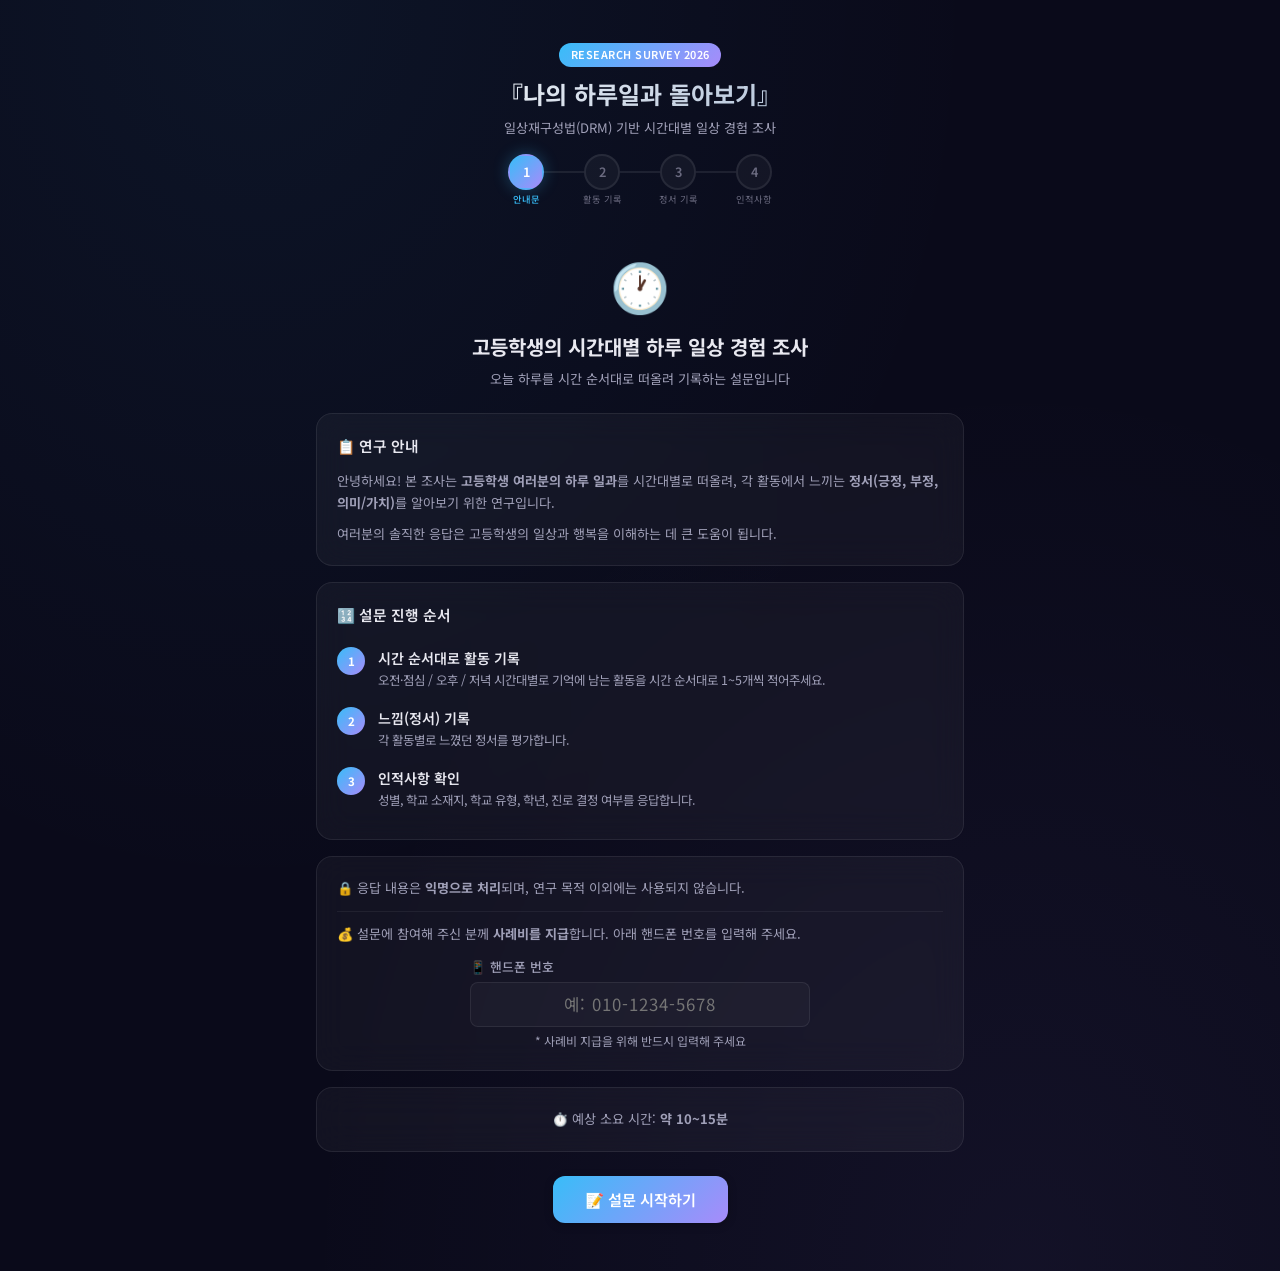
==== index.html @ 2751603f "feat: DRM6 시간대별 일상 경험 조사 설문 시스템 초기 구현" ====
<!DOCTYPE html>
<html lang="ko">

<head>
  <meta charset="UTF-8" />
  <meta name="viewport" content="width=device-width, initial-scale=1.0" />
  <title>DRM6 설문 — 고등학생의 시간대별 하루 일상 경험 조사</title>
  <meta name="description" content="일상재구성법(DRM)을 활용하여 고등학생의 시간대별 하루 활동과 정서를 파악하는 연구 설문입니다." />
  <link rel="stylesheet" href="css/style.css" />
  <script src="js/config.js"></script>
</head>

<body>

  <div class="app-container" role="main">

    <!-- ===== HEADER ===== -->
    <header class="app-header">
      <span class="app-header__badge">Research Survey 2026</span>
      <h1 class="app-header__title">『나의 하루일과 돌아보기』</h1>
      <p class="app-header__subtitle">
        일상재구성법(DRM) 기반 시간대별 일상 경험 조사
      </p>
    </header>

    <!-- ===== PROGRESS BAR ===== -->
    <nav class="progress-bar" id="progressBar" aria-label="설문 진행 단계">
      <div class="progress-step active" data-step="1">
        <div class="progress-step__circle">1
          <span class="progress-step__label">안내문</span>
        </div>
      </div>
      <div class="progress-step" data-step="1-2">
        <div class="progress-step__line"></div>
      </div>
      <div class="progress-step" data-step="2">
        <div class="progress-step__circle">2
          <span class="progress-step__label">활동 기록</span>
        </div>
      </div>
      <div class="progress-step" data-step="2-3">
        <div class="progress-step__line"></div>
      </div>
      <div class="progress-step" data-step="3">
        <div class="progress-step__circle">3
          <span class="progress-step__label">정서 기록</span>
        </div>
      </div>
      <div class="progress-step" data-step="3-4">
        <div class="progress-step__line"></div>
      </div>
      <div class="progress-step" data-step="4">
        <div class="progress-step__circle">4
          <span class="progress-step__label">인적사항</span>
        </div>
      </div>
    </nav>

    <!-- ============================================================
       PAGE 1: 안내문 (Intro)
       ============================================================ -->
    <section class="part-section active" id="pageIntro" aria-label="설문 안내">

      <div class="intro-hero">
        <div class="intro-hero__icon">🕐</div>
        <h2 class="intro-hero__title">고등학생의 시간대별 하루 일상 경험 조사</h2>
        <p class="intro-hero__subtitle">오늘 하루를 시간 순서대로 떠올려 기록하는 설문입니다</p>
      </div>

      <!-- 연구 안내 -->
      <div class="glass-card intro-card">
        <h3 class="intro-card__heading">📋 연구 안내</h3>
        <p class="intro-card__text" style="font-size:0.82rem; margin-bottom: 0.5rem;">
          안녕하세요! 본 조사는 <strong>고등학생 여러분의 하루 일과</strong>를 시간대별로 떠올려,
          각 활동에서 느끼는 <strong>정서(긍정, 부정, 의미/가치)</strong>를 알아보기 위한 연구입니다.
        </p>
        <p class="intro-card__text" style="font-size:0.82rem;">
          여러분의 솔직한 응답은 고등학생의 일상과 행복을 이해하는 데 큰 도움이 됩니다.
        </p>
      </div>

      <!-- 설문 진행 순서 -->
      <div class="glass-card intro-card">
        <h3 class="intro-card__heading">🔢 설문 진행 순서</h3>
        <div class="intro-step">
          <div class="intro-step__number">1</div>
          <div class="intro-step__content">
            <div class="intro-step__title">시간 순서대로 활동 기록</div>
            <p class="intro-step__desc">오전·점심 / 오후 / 저녁 시간대별로 기억에 남는 활동을 시간 순서대로 1~5개씩 적어주세요.</p>
          </div>
        </div>
        <div class="intro-step">
          <div class="intro-step__number">2</div>
          <div class="intro-step__content">
            <div class="intro-step__title">느낌(정서) 기록</div>
            <p class="intro-step__desc">각 활동별로 느꼈던 정서를 평가합니다.</p>
          </div>
        </div>
        <div class="intro-step">
          <div class="intro-step__number">3</div>
          <div class="intro-step__content">
            <div class="intro-step__title">인적사항 확인</div>
            <p class="intro-step__desc">성별, 학교 소재지, 학교 유형, 학년, 진로 결정 여부를 응답합니다.</p>
          </div>
        </div>
      </div>

      <!-- 개인정보 & 사례비 -->
      <div class="glass-card intro-card">
        <p class="intro-card__text" style="font-size:0.82rem;">
          🔒 응답 내용은 <strong>익명으로 처리</strong>되며, 연구 목적 이외에는 사용되지 않습니다.
        </p>
        <hr style="border:none; border-top:1px solid rgba(255,255,255,0.06); margin:0.7rem 0;">
        <p class="intro-card__text" style="font-size:0.82rem;">
          💰 설문에 참여해 주신 분께 <strong>사례비를 지급</strong>합니다. 아래 핸드폰 번호를 입력해 주세요.
        </p>
        <div class="form-group" style="max-width: 340px; margin: 0.7rem auto 0;">
          <label class="form-label" for="phoneNumber">📱 핸드폰 번호</label>
          <input type="tel" class="form-input" id="phoneNumber" placeholder="예: 010-1234-5678"
            pattern="[0-9]{2,3}-[0-9]{3,4}-[0-9]{4}" required autocomplete="tel"
            style="text-align: center; font-size: 1.05rem; letter-spacing: 1px;" />
          <p style="font-size:0.75rem; color:var(--text-secondary); margin-top:0.25rem; text-align:center;">* 사례비 지급을
            위해 반드시 입력해 주세요</p>
        </div>
      </div>

      <!-- 소요 시간 -->
      <div class="glass-card intro-card">
        <p class="intro-card__text" style="font-size:0.82rem; text-align:center;">
          ⏱️ 예상 소요 시간: <strong>약 10~15분</strong>
        </p>
      </div>

      <div class="nav-buttons" style="justify-content:center;">
        <button class="btn btn-primary btn-start-survey" id="startSurveyBtn" type="button">
          📝 설문 시작하기
        </button>
      </div>

    </section>

    <!-- ============================================================
       PAGE 2: 활동 기록 (시간대별)
       ============================================================ -->
    <section class="part-section" id="pageActivities" aria-label="시간대별 활동 기록">
      <div class="section-badge section-badge--morning">📋 활동 기록</div>
      <h2 class="part-title">오늘 하루를 시간 순서대로 떠올려 주세요</h2>
      <p class="part-description">
        각 시간대별로 <strong>기억에 남는 활동을 시간 순서대로 1~5개씩</strong> 적어주세요.<br>
        활동 내용(시작~끝 시간 포함), 함께한 사람, 장소 등을 기록합니다.
      </p>

      <!-- Time Block Tabs -->
      <div class="time-tabs" id="timeTabs" role="tablist">
        <button class="time-tab time-tab--morning active" id="tabMorning" type="button" role="tab"
          data-block="morning">
          <span class="time-tab__icon">🌅</span>
          오전·점심<br><span style="font-size:0.62rem; opacity:0.8;">8시~1시</span>
          <span class="time-tab__count" id="countMorning">0</span>
        </button>
        <button class="time-tab time-tab--afternoon" id="tabAfternoon" type="button" role="tab"
          data-block="afternoon">
          <span class="time-tab__icon">☀️</span>
          오후<br><span style="font-size:0.62rem; opacity:0.8;">1시~6시</span>
          <span class="time-tab__count" id="countAfternoon">0</span>
        </button>
        <button class="time-tab time-tab--evening" id="tabEvening" type="button" role="tab"
          data-block="evening">
          <span class="time-tab__icon">🌙</span>
          저녁<br><span style="font-size:0.62rem; opacity:0.8;">6시~11시</span>
          <span class="time-tab__count" id="countEvening">0</span>
        </button>
      </div>

      <!-- Morning block -->
      <div class="time-block active" id="blockMorning" role="tabpanel">
        <div class="time-block__header">
          <span class="time-block__icon">🌅</span>
          <span class="time-block__title">오전·점심</span>
          <span class="time-block__time">오전 8시 ~ 오후 1시</span>
        </div>
        <div class="activity-nav-bar" id="morningNavBar">
          <button class="activity-nav-btn" id="morningPrevBtn" type="button">← 이전</button>
          <div class="activity-nav-progress"><span id="morningProgressText">0 / 0</span></div>
          <button class="activity-nav-btn" id="morningNextBtn" type="button">다음 →</button>
        </div>
        <div id="morningList" role="region" aria-label="오전 활동 카드"></div>
        <div class="activity-actions">
          <button class="add-activity-btn" id="addMorningBtn" type="button">＋ 활동 추가</button>
        </div>
      </div>

      <!-- Afternoon block -->
      <div class="time-block" id="blockAfternoon" role="tabpanel">
        <div class="time-block__header">
          <span class="time-block__icon">☀️</span>
          <span class="time-block__title">오후</span>
          <span class="time-block__time">오후 1시 ~ 오후 6시</span>
        </div>
        <div class="activity-nav-bar" id="afternoonNavBar">
          <button class="activity-nav-btn" id="afternoonPrevBtn" type="button">← 이전</button>
          <div class="activity-nav-progress"><span id="afternoonProgressText">0 / 0</span></div>
          <button class="activity-nav-btn" id="afternoonNextBtn" type="button">다음 →</button>
        </div>
        <div id="afternoonList" role="region" aria-label="오후 활동 카드"></div>
        <div class="activity-actions">
          <button class="add-activity-btn" id="addAfternoonBtn" type="button">＋ 활동 추가</button>
        </div>
      </div>

      <!-- Evening block -->
      <div class="time-block" id="blockEvening" role="tabpanel">
        <div class="time-block__header">
          <span class="time-block__icon">🌙</span>
          <span class="time-block__title">저녁</span>
          <span class="time-block__time">저녁 6시 ~ 11시</span>
        </div>
        <div class="activity-nav-bar" id="eveningNavBar">
          <button class="activity-nav-btn" id="eveningPrevBtn" type="button">← 이전</button>
          <div class="activity-nav-progress"><span id="eveningProgressText">0 / 0</span></div>
          <button class="activity-nav-btn" id="eveningNextBtn" type="button">다음 →</button>
        </div>
        <div id="eveningList" role="region" aria-label="저녁 활동 카드"></div>
        <div class="activity-actions">
          <button class="add-activity-btn" id="addEveningBtn" type="button">＋ 활동 추가</button>
        </div>
      </div>

      <div class="nav-buttons">
        <button class="btn btn-secondary" id="backToIntroBtn" type="button">← 이전</button>
        <button class="btn btn-primary" id="toEmotionBtn" type="button">다음: 정서 기록 →</button>
      </div>
    </section>

    <!-- ============================================================
       PAGE 3: 정서 기록
       ============================================================ -->
    <section class="part-section" id="pageEmotion" aria-label="정서 기록">
      <div class="section-badge section-badge--emotion">💫 정서 기록</div>
      <h2 class="part-title">각 활동에서 느낀 감정을 평가해 주세요</h2>
      <p class="part-description">
        앞서 기록한 활동들에 대해 그때 느꼈던 <strong>정서(감정)</strong>를 1~7점으로 평가합니다.
      </p>

      <!-- Emotion activity navigation -->
      <div class="activity-nav-bar" id="emotionNavBar">
        <button class="activity-nav-btn" id="emotionPrevBtn" type="button">← 이전 활동</button>
        <div class="activity-nav-progress"><span id="emotionProgressText">1 / 1</span></div>
        <button class="activity-nav-btn" id="emotionNextBtn" type="button">다음 활동 →</button>
      </div>

      <div id="emotionContent" role="region" aria-label="정서 평가 카드">
        <!-- Dynamically rendered -->
      </div>

      <div class="nav-buttons">
        <button class="btn btn-secondary" id="backToActivitiesBtn" type="button">← 이전</button>
        <button class="btn btn-primary" id="toDemoBtn" type="button">다음: 인적사항 →</button>
      </div>
    </section>

    <!-- ============================================================
       PAGE 4: 인적사항 (Demographics)
       ============================================================ -->
    <section class="part-section" id="pageDemo" aria-label="인적사항">
      <div class="section-badge section-badge--info">📊 인적사항</div>
      <h2 class="part-title">인적사항 확인</h2>
      <p class="part-description">
        마지막으로 간단한 인적사항을 입력해 주세요.
      </p>

      <!-- 성별 -->
      <div class="glass-card demo-card">
        <div class="form-group">
          <label class="form-label">성별</label>
          <div class="radio-group" id="genderGroup" role="radiogroup" aria-label="성별 선택">
            <label class="radio-option"><input type="radio" name="gender" value="남"><span>남</span></label>
            <label class="radio-option"><input type="radio" name="gender" value="여"><span>여</span></label>
          </div>
        </div>
      </div>

      <!-- 학교 소재지 -->
      <div class="glass-card demo-card">
        <div class="form-group">
          <label class="form-label" for="schoolLocation">학교 소재지</label>
          <select class="form-select" id="schoolLocation" required>
            <option value="">선택해 주세요</option>
            <option value="서울">서울</option>
            <option value="부산">부산</option>
            <option value="대구">대구</option>
            <option value="인천">인천</option>
            <option value="광주">광주</option>
            <option value="대전">대전</option>
            <option value="울산">울산</option>
            <option value="세종">세종</option>
            <option value="경기">경기</option>
            <option value="강원">강원</option>
            <option value="충북">충북</option>
            <option value="충남">충남</option>
            <option value="전북">전북</option>
            <option value="전남">전남</option>
            <option value="경북">경북</option>
            <option value="경남">경남</option>
            <option value="제주">제주</option>
          </select>
        </div>
      </div>

      <!-- 학교 유형 -->
      <div class="glass-card demo-card">
        <div class="form-group">
          <label class="form-label" for="schoolType">학교 유형</label>
          <select class="form-select" id="schoolType" required>
            <option value="">선택해 주세요</option>
            <option value="일반계고">일반계고</option>
            <option value="특성화고">특성화고</option>
            <option value="종합고">종합고</option>
            <option value="특목고">특목고</option>
            <option value="기타">기타</option>
          </select>
        </div>
      </div>

      <!-- 학년 -->
      <div class="glass-card demo-card">
        <div class="form-group">
          <label class="form-label">학년</label>
          <div class="radio-group" id="gradeGroup" role="radiogroup" aria-label="학년 선택">
            <label class="radio-option"><input type="radio" name="grade" value="1학년"><span>1학년</span></label>
            <label class="radio-option"><input type="radio" name="grade" value="2학년"><span>2학년</span></label>
          </div>
        </div>
      </div>

      <!-- 진로 결정 여부 -->
      <div class="glass-card demo-card">
        <div class="form-group">
          <label class="form-label">진로 결정 여부</label>
          <div class="radio-group" id="careerGroup" role="radiogroup" aria-label="진로 결정 여부 선택">
            <label class="radio-option"><input type="radio" name="careerDecision" value="결정함"><span>결정함</span></label>
            <label class="radio-option"><input type="radio" name="careerDecision" value="고민 중"><span>고민 중</span></label>
            <label class="radio-option"><input type="radio" name="careerDecision" value="결정하지 않음"><span>결정하지 않음</span></label>
          </div>
        </div>
      </div>

      <div class="nav-buttons">
        <button class="btn btn-secondary" id="backToEmotionBtn" type="button">← 이전</button>
        <button class="btn btn-primary" id="completeBtn" type="button">✅ 설문 완료</button>
      </div>
    </section>

    <!-- ============================================================
       COMPLETION SCREEN
       ============================================================ -->
    <section class="part-section" id="completionScreen" aria-label="설문 완료">
      <div class="completion-screen">
        <div class="completion-screen__icon">🎉</div>
        <h2 class="completion-screen__title">설문이 완료되었습니다!</h2>
        <p class="completion-screen__desc">
          소중한 응답에 감사드립니다.
        </p>
        <div id="submitStatus" class="submit-status">
          <div class="submit-status__spinner"></div>
          <span class="submit-status__text">응답을 제출하고 있습니다...</span>
        </div>
      </div>
    </section>

  </div><!-- /.app-container -->

  <!-- Toast -->
  <div class="toast" id="toast" role="alert" aria-live="assertive"></div>

  <script src="js/app.js"></script>
</body>

</html>
---- css/style.css ----
/* =========================================================================
   DRM6 Survey — Style Sheet
   시간대별 일상 경험 조사 (Day Reconstruction Method v6)
   ========================================================================= */

/* --- Reset & Base --- */
@import url('https://fonts.googleapis.com/css2?family=Noto+Sans+KR:wght@300;400;500;600;700&display=swap');

*,
*::before,
*::after {
  box-sizing: border-box;
  margin: 0;
  padding: 0;
}

:root {
  --bg-primary: #0a0a1a;
  --bg-secondary: #12122a;
  --bg-card: rgba(255, 255, 255, 0.04);
  --bg-card-hover: rgba(255, 255, 255, 0.07);
  --border-glass: rgba(255, 255, 255, 0.08);
  --text-primary: #e8e8f0;
  --text-secondary: #a0a0b8;
  --text-muted: #6b6b80;

  /* Time block colors */
  --color-morning: #38bdf8;
  --color-morning-bg: rgba(56, 189, 248, 0.08);
  --color-morning-border: rgba(56, 189, 248, 0.25);
  --color-afternoon: #a78bfa;
  --color-afternoon-bg: rgba(167, 139, 250, 0.08);
  --color-afternoon-border: rgba(167, 139, 250, 0.25);
  --color-evening: #818cf8;
  --color-evening-bg: rgba(129, 140, 248, 0.08);
  --color-evening-border: rgba(129, 140, 248, 0.25);

  /* Emotion colors */
  --accent-positive: #4ade80;
  --accent-positive-bg: rgba(74, 222, 128, 0.08);
  --accent-positive-border: rgba(74, 222, 128, 0.2);
  --accent-negative: #f87171;
  --accent-negative-bg: rgba(248, 113, 113, 0.08);
  --accent-negative-border: rgba(248, 113, 113, 0.2);
  --accent-meaning: #fbbf24;
  --accent-meaning-bg: rgba(251, 191, 36, 0.08);
  --accent-meaning-border: rgba(251, 191, 36, 0.2);

  /* Accents */
  --accent-blue: #60a5fa;
  --accent-blue-bg: rgba(96, 165, 250, 0.08);
  --accent-purple: #a78bfa;
  --accent-purple-bg: rgba(167, 139, 250, 0.08);

  /* Radii */
  --radius-sm: 8px;
  --radius-md: 12px;
  --radius-lg: 16px;
  --radius-xl: 20px;
  --radius-full: 9999px;

  /* Shadows */
  --shadow-sm: 0 2px 8px rgba(0, 0, 0, 0.25);
  --shadow-md: 0 4px 16px rgba(0, 0, 0, 0.35);
  --shadow-lg: 0 8px 32px rgba(0, 0, 0, 0.45);
  --shadow-glow-morning: 0 0 20px rgba(56, 189, 248, 0.15);
  --shadow-glow-afternoon: 0 0 20px rgba(167, 139, 250, 0.15);
  --shadow-glow-evening: 0 0 20px rgba(129, 140, 248, 0.15);

  --transition: 0.3s cubic-bezier(0.4, 0, 0.2, 1);
}

html {
  font-size: 16px;
  scroll-behavior: smooth;
}

body {
  font-family: 'Noto Sans KR', -apple-system, BlinkMacSystemFont, sans-serif;
  background: var(--bg-primary);
  background-image:
    radial-gradient(ellipse at 20% 0%, rgba(56, 189, 248, 0.06) 0%, transparent 50%),
    radial-gradient(ellipse at 80% 100%, rgba(167, 139, 250, 0.06) 0%, transparent 50%);
  color: var(--text-primary);
  line-height: 1.6;
  min-height: 100vh;
  -webkit-font-smoothing: antialiased;
}

/* --- App Container --- */
.app-container {
  max-width: 680px;
  margin: 0 auto;
  padding: 1rem;
  padding-bottom: 3rem;
}

/* --- Header --- */
.app-header {
  text-align: center;
  padding: 1.5rem 1rem 1rem;
}

.app-header__badge {
  display: inline-block;
  background: linear-gradient(135deg, var(--color-morning), var(--color-afternoon));
  color: #fff;
  font-size: 0.68rem;
  font-weight: 600;
  padding: 0.2rem 0.7rem;
  border-radius: 20px;
  letter-spacing: 0.5px;
  text-transform: uppercase;
  margin-bottom: 0.5rem;
}

.app-header__title {
  font-size: 1.5rem;
  font-weight: 700;
  background: linear-gradient(135deg, #fff 0%, #a0b4d0 100%);
  -webkit-background-clip: text;
  -webkit-text-fill-color: transparent;
  background-clip: text;
  margin-bottom: 0.25rem;
}

.app-header__subtitle {
  font-size: 0.82rem;
  color: var(--text-secondary);
}

/* --- Progress Bar --- */
.progress-bar {
  display: flex;
  align-items: center;
  justify-content: center;
  gap: 0;
  margin-bottom: 1.5rem;
  padding: 0 1rem;
  transition: opacity 0.3s ease, max-height 0.3s ease;
}

.progress-bar.hide {
  opacity: 0;
  max-height: 0;
  margin-bottom: 0;
  overflow: hidden;
  pointer-events: none;
}

.progress-step {
  display: flex;
  align-items: center;
}

.progress-step__circle {
  width: 36px;
  height: 36px;
  border-radius: 50%;
  background: var(--bg-card);
  border: 2px solid var(--border-glass);
  display: flex;
  align-items: center;
  justify-content: center;
  font-size: 0.8rem;
  font-weight: 600;
  color: var(--text-muted);
  position: relative;
  transition: var(--transition);
  flex-shrink: 0;
}

.progress-step__label {
  position: absolute;
  top: calc(100% + 4px);
  left: 50%;
  transform: translateX(-50%);
  font-size: 0.58rem;
  white-space: nowrap;
  color: var(--text-muted);
  font-weight: 400;
}

.progress-step__line {
  width: 40px;
  height: 2px;
  background: var(--border-glass);
  transition: var(--transition);
}

.progress-step.active .progress-step__circle {
  background: linear-gradient(135deg, var(--color-morning), var(--color-afternoon));
  border-color: transparent;
  color: #fff;
  box-shadow: 0 0 16px rgba(56, 189, 248, 0.3);
}

.progress-step.active .progress-step__label {
  color: var(--color-morning);
  font-weight: 500;
}

.progress-step.completed .progress-step__circle {
  background: var(--accent-positive);
  border-color: transparent;
  color: #fff;
}

.progress-step.completed .progress-step__label {
  color: var(--accent-positive);
}

.progress-step__line.completed {
  background: var(--accent-positive);
}

/* --- Glass Card --- */
.glass-card {
  background: var(--bg-card);
  border: 1px solid var(--border-glass);
  border-radius: var(--radius-lg);
  padding: 1.25rem;
  margin-bottom: 1rem;
  backdrop-filter: blur(16px);
  -webkit-backdrop-filter: blur(16px);
  transition: var(--transition);
}

.glass-card:hover {
  background: var(--bg-card-hover);
}

/* --- Section / Page --- */
.part-section {
  display: none;
  animation: fadeSlideIn 0.45s ease;
}

.part-section.active {
  display: block;
}

@keyframes fadeSlideIn {
  from {
    opacity: 0;
    transform: translateY(20px);
  }
  to {
    opacity: 1;
    transform: translateY(0);
  }
}

.part-title {
  font-size: 1.15rem;
  font-weight: 700;
  margin-bottom: 0.4rem;
}

.part-description {
  font-size: 0.82rem;
  color: var(--text-secondary);
  margin-bottom: 1.2rem;
  line-height: 1.7;
}

/* --- Intro Page --- */
.intro-hero {
  text-align: center;
  padding: 2rem 1rem 1.5rem;
}

.intro-hero__icon {
  font-size: 3rem;
  margin-bottom: 0.5rem;
  animation: float 3s ease-in-out infinite;
}

@keyframes float {
  0%, 100% { transform: translateY(0); }
  50% { transform: translateY(-8px); }
}

.intro-hero__title {
  font-size: 1.25rem;
  font-weight: 700;
  margin-bottom: 0.3rem;
}

.intro-hero__subtitle {
  color: var(--text-secondary);
  font-size: 0.82rem;
}

.intro-card {
  margin-bottom: 1rem;
}

.intro-card__heading {
  font-size: 0.92rem;
  font-weight: 600;
  margin-bottom: 0.8rem;
}

.intro-card__text {
  color: var(--text-secondary);
  line-height: 1.7;
}

.intro-step {
  display: flex;
  gap: 0.8rem;
  align-items: flex-start;
  padding: 0.5rem 0;
}

.intro-step__number {
  width: 28px;
  height: 28px;
  min-width: 28px;
  border-radius: 50%;
  background: linear-gradient(135deg, var(--color-morning), var(--color-afternoon));
  color: #fff;
  display: flex;
  align-items: center;
  justify-content: center;
  font-size: 0.72rem;
  font-weight: 700;
}

.intro-step__title {
  font-weight: 600;
  font-size: 0.88rem;
  margin-bottom: 0.1rem;
}

.intro-step__desc {
  font-size: 0.78rem;
  color: var(--text-secondary);
}

/* --- Time Block Tabs --- */
.time-tabs {
  display: flex;
  gap: 0.4rem;
  margin-bottom: 1.2rem;
  background: var(--bg-card);
  border: 1px solid var(--border-glass);
  border-radius: var(--radius-md);
  padding: 0.3rem;
}

.time-tab {
  flex: 1;
  padding: 0.6rem 0.4rem;
  border: none;
  border-radius: var(--radius-sm);
  background: transparent;
  color: var(--text-muted);
  font-family: inherit;
  font-size: 0.72rem;
  font-weight: 500;
  cursor: pointer;
  transition: var(--transition);
  text-align: center;
  line-height: 1.3;
  position: relative;
}

.time-tab:hover {
  background: rgba(255, 255, 255, 0.04);
  color: var(--text-secondary);
}

.time-tab.active {
  color: #fff;
  font-weight: 600;
  box-shadow: var(--shadow-sm);
}

.time-tab--morning.active {
  background: linear-gradient(135deg, rgba(56, 189, 248, 0.8), rgba(56, 189, 248, 0.5));
  box-shadow: var(--shadow-glow-morning);
}

.time-tab--afternoon.active {
  background: linear-gradient(135deg, rgba(167, 139, 250, 0.8), rgba(167, 139, 250, 0.5));
  box-shadow: var(--shadow-glow-afternoon);
}

.time-tab--evening.active {
  background: linear-gradient(135deg, rgba(129, 140, 248, 0.8), rgba(129, 140, 248, 0.5));
  box-shadow: var(--shadow-glow-evening);
}

.time-tab__icon {
  display: block;
  font-size: 1.1rem;
  margin-bottom: 0.15rem;
}

.time-tab__count {
  display: inline-flex;
  align-items: center;
  justify-content: center;
  min-width: 16px;
  height: 16px;
  border-radius: 8px;
  font-size: 0.6rem;
  font-weight: 700;
  margin-left: 0.2rem;
}

.time-tab.active .time-tab__count {
  background: rgba(255, 255, 255, 0.25);
  color: #fff;
}

.time-tab:not(.active) .time-tab__count {
  background: rgba(255, 255, 255, 0.06);
  color: var(--text-muted);
}

/* --- Time Block Content --- */
.time-block {
  display: none;
  animation: fadeSlideIn 0.35s ease;
}

.time-block.active {
  display: block;
}

.time-block__header {
  display: flex;
  align-items: center;
  gap: 0.5rem;
  margin-bottom: 0.8rem;
  padding-bottom: 0.5rem;
  border-bottom: 1px solid var(--border-glass);
}

.time-block__icon {
  font-size: 1.2rem;
}

.time-block__title {
  font-size: 0.88rem;
  font-weight: 600;
}

.time-block__time {
  font-size: 0.72rem;
  color: var(--text-muted);
  margin-left: auto;
  background: var(--bg-card);
  padding: 0.2rem 0.5rem;
  border-radius: var(--radius-full);
  border: 1px solid var(--border-glass);
}

/* --- Form Elements --- */
.form-group {
  margin-bottom: 0.8rem;
}

.form-label {
  display: block;
  font-size: 0.8rem;
  font-weight: 500;
  margin-bottom: 0.3rem;
  color: var(--text-secondary);
}

.form-input,
.form-select,
.form-textarea {
  width: 100%;
  padding: 0.6rem 0.75rem;
  border: 1px solid var(--border-glass);
  border-radius: var(--radius-sm);
  background: rgba(255, 255, 255, 0.03);
  color: var(--text-primary);
  font-family: inherit;
  font-size: 0.85rem;
  transition: var(--transition);
}

.form-input:focus,
.form-select:focus,
.form-textarea:focus {
  outline: none;
  border-color: var(--color-morning);
  box-shadow: 0 0 0 3px rgba(56, 189, 248, 0.12);
}

.form-select {
  appearance: none;
  -webkit-appearance: none;
  background-image: url("data:image/svg+xml;charset=UTF-8,%3csvg xmlns='http://www.w3.org/2000/svg' viewBox='0 0 24 24' fill='none' stroke='%23a0a0b8' stroke-width='2' stroke-linecap='round' stroke-linejoin='round'%3e%3cpolyline points='6 9 12 15 18 9'%3e%3c/polyline%3e%3c/svg%3e");
  background-repeat: no-repeat;
  background-position: right 0.6rem center;
  background-size: 0.9rem;
  padding-right: 2rem;
}

.form-select option {
  background: var(--bg-secondary);
  color: var(--text-primary);
}

.form-textarea {
  resize: vertical;
  min-height: 56px;
}

/* --- Activity Card --- */
.activity-card {
  background: var(--bg-card);
  border: 1px solid var(--border-glass);
  border-radius: var(--radius-lg);
  padding: 1rem;
  margin-bottom: 0.6rem;
  position: relative;
  transition: var(--transition);
}

.activity-card--morning {
  border-left: 3px solid var(--color-morning);
}

.activity-card--afternoon {
  border-left: 3px solid var(--color-afternoon);
}

.activity-card--evening {
  border-left: 3px solid var(--color-evening);
}

.activity-card__header {
  display: flex;
  justify-content: space-between;
  align-items: center;
  margin-bottom: 0.6rem;
}

.activity-card__number {
  font-size: 0.8rem;
  font-weight: 600;
  display: flex;
  align-items: center;
  gap: 0.35rem;
}

.activity-card__number-badge {
  width: 22px;
  height: 22px;
  border-radius: 50%;
  display: flex;
  align-items: center;
  justify-content: center;
  font-size: 0.68rem;
  font-weight: 700;
  color: #fff;
}

.activity-card--morning .activity-card__number-badge {
  background: var(--color-morning);
}

.activity-card--afternoon .activity-card__number-badge {
  background: var(--color-afternoon);
}

.activity-card--evening .activity-card__number-badge {
  background: var(--color-evening);
}

.activity-card__delete {
  background: none;
  border: none;
  color: var(--text-muted);
  cursor: pointer;
  font-size: 1rem;
  padding: 0.15rem;
  border-radius: 50%;
  transition: var(--transition);
  line-height: 1;
}

.activity-card__delete:hover {
  color: var(--accent-negative);
  background: var(--accent-negative-bg);
}

.activity-card__grid {
  display: grid;
  grid-template-columns: 1fr 1fr;
  gap: 0.5rem;
}

.activity-card__grid .full-width {
  grid-column: 1 / -1;
}

/* --- Activity Navigation Bar --- */
.activity-nav-bar {
  display: flex;
  align-items: center;
  justify-content: space-between;
  gap: 0.4rem;
  padding: 0.4rem 0.6rem;
  margin-bottom: 0.6rem;
  background: var(--bg-card);
  border: 1px solid var(--border-glass);
  border-radius: var(--radius-md);
}

.activity-nav-btn {
  background: none;
  border: 1px solid var(--border-glass);
  color: var(--text-secondary);
  padding: 0.3rem 0.6rem;
  border-radius: var(--radius-sm);
  font-family: inherit;
  font-size: 0.75rem;
  font-weight: 500;
  cursor: pointer;
  transition: var(--transition);
}

.activity-nav-btn:hover:not(:disabled) {
  border-color: var(--color-morning);
  color: var(--color-morning);
  background: var(--color-morning-bg);
}

.activity-nav-btn:disabled {
  opacity: 0.3;
  cursor: not-allowed;
}

.activity-nav-progress {
  font-size: 0.82rem;
  font-weight: 600;
  color: var(--text-primary);
}

.activity-actions {
  margin-top: 0.4rem;
  margin-bottom: 0.4rem;
}

/* --- Emotion Section (Page 3) --- */
.emotion-activity-header {
  display: flex;
  align-items: center;
  gap: 0.5rem;
  padding: 0.6rem 0.8rem;
  background: var(--bg-card);
  border: 1px solid var(--border-glass);
  border-radius: var(--radius-md);
  margin-bottom: 0.8rem;
}

.emotion-activity-header__badge {
  font-size: 0.7rem;
  font-weight: 600;
  padding: 0.15rem 0.5rem;
  border-radius: var(--radius-full);
  color: #fff;
}

.emotion-activity-header__badge--morning {
  background: var(--color-morning);
}

.emotion-activity-header__badge--afternoon {
  background: var(--color-afternoon);
}

.emotion-activity-header__badge--evening {
  background: var(--color-evening);
}

.emotion-activity-header__text {
  font-size: 0.82rem;
  font-weight: 500;
  color: var(--text-primary);
  flex: 1;
  overflow: hidden;
  text-overflow: ellipsis;
  white-space: nowrap;
}

.emotion-section {
  margin-top: 0.5rem;
}

.emotion-group {
  margin-bottom: 0.5rem;
  padding: 0.5rem 0.7rem;
  border-radius: var(--radius-sm);
}

.emotion-group--positive {
  background: var(--accent-positive-bg);
  border: 1px solid var(--accent-positive-border);
}

.emotion-group--negative {
  background: var(--accent-negative-bg);
  border: 1px solid var(--accent-negative-border);
}

.emotion-group--meaning {
  background: var(--accent-meaning-bg);
  border: 1px solid var(--accent-meaning-border);
}

.emotion-group__title {
  font-size: 0.78rem;
  font-weight: 600;
  margin-bottom: 0.4rem;
  display: flex;
  align-items: center;
  gap: 0.3rem;
}

.emotion-group__title--positive {
  color: var(--accent-positive);
}

.emotion-group__title--negative {
  color: var(--accent-negative);
}

.emotion-group__title--meaning {
  color: var(--accent-meaning);
}

/* --- Likert Scale --- */
.likert-hint {
  display: flex;
  justify-content: space-between;
  font-size: 0.62rem;
  color: var(--text-muted);
  padding: 0 0 0.25rem;
}

.likert-item {
  display: flex;
  align-items: center;
  gap: 0.4rem;
  padding: 0.3rem 0;
  flex-wrap: wrap;
}

.likert-item__label {
  font-size: 0.78rem;
  color: var(--text-secondary);
  min-width: 65px;
  flex-shrink: 0;
}

.likert-scale-wrap {
  display: flex;
  align-items: center;
  gap: 0.2rem;
  flex: 1;
  justify-content: flex-end;
}

.likert-scale {
  display: flex;
  gap: 0.15rem;
  flex: 1;
  justify-content: flex-end;
}

.likert-radio {
  cursor: pointer;
  position: relative;
}

.likert-radio input {
  position: absolute;
  opacity: 0;
  width: 0;
  height: 0;
}

.likert-radio span {
  display: flex;
  align-items: center;
  justify-content: center;
  width: 30px;
  height: 30px;
  border-radius: var(--radius-sm);
  background: rgba(255, 255, 255, 0.03);
  border: 1px solid var(--border-glass);
  font-size: 0.7rem;
  font-weight: 500;
  color: var(--text-muted);
  transition: var(--transition);
}

.likert-radio:hover span {
  background: rgba(255, 255, 255, 0.07);
  border-color: rgba(255, 255, 255, 0.15);
}

.likert-radio input:checked + span {
  background: linear-gradient(135deg, var(--color-morning), var(--color-afternoon));
  border-color: transparent;
  color: #fff;
  box-shadow: 0 0 8px rgba(56, 189, 248, 0.25);
}

.likert-endpoint {
  font-size: 0.55rem;
  color: var(--text-muted);
  text-align: center;
  line-height: 1.15;
  min-width: 24px;
  flex-shrink: 0;
}

/* --- Buttons --- */
.btn {
  padding: 0.65rem 1.3rem;
  border: none;
  border-radius: var(--radius-md);
  font-family: inherit;
  font-size: 0.88rem;
  font-weight: 600;
  cursor: pointer;
  transition: var(--transition);
  display: inline-flex;
  align-items: center;
  gap: 0.35rem;
}

.btn-primary {
  background: linear-gradient(135deg, var(--color-morning), var(--color-afternoon));
  color: #fff;
  box-shadow: var(--shadow-sm);
}

.btn-primary:hover {
  transform: translateY(-1px);
  box-shadow: var(--shadow-md);
}

.btn-primary:disabled {
  opacity: 0.5;
  cursor: not-allowed;
  transform: none;
}

.btn-secondary {
  background: var(--bg-card);
  color: var(--text-secondary);
  border: 1px solid var(--border-glass);
}

.btn-secondary:hover {
  background: var(--bg-card-hover);
}

.btn-start-survey {
  font-size: 0.95rem;
  padding: 0.8rem 2rem;
}

.add-activity-btn {
  display: flex;
  align-items: center;
  justify-content: center;
  width: 100%;
  padding: 0.7rem;
  border: 2px dashed var(--border-glass);
  border-radius: var(--radius-md);
  background: transparent;
  color: var(--text-muted);
  font-family: inherit;
  font-size: 0.85rem;
  font-weight: 500;
  cursor: pointer;
  transition: var(--transition);
  margin-bottom: 0.8rem;
}

.add-activity-btn:hover {
  border-color: var(--color-morning);
  color: var(--color-morning);
  background: var(--color-morning-bg);
}

.add-activity-btn:disabled {
  opacity: 0.35;
  cursor: not-allowed;
}

/* --- Navigation Buttons --- */
.nav-buttons {
  display: flex;
  justify-content: space-between;
  align-items: center;
  margin-top: 1.5rem;
  gap: 0.8rem;
}

/* --- Section Badges --- */
.section-badge {
  display: inline-flex;
  align-items: center;
  gap: 0.25rem;
  font-size: 0.7rem;
  font-weight: 600;
  padding: 0.18rem 0.55rem;
  border-radius: 12px;
  margin-bottom: 0.5rem;
}

.section-badge--morning {
  background: var(--color-morning-bg);
  color: var(--color-morning);
  border: 1px solid var(--color-morning-border);
}

.section-badge--afternoon {
  background: var(--color-afternoon-bg);
  color: var(--color-afternoon);
  border: 1px solid var(--color-afternoon-border);
}

.section-badge--evening {
  background: var(--color-evening-bg);
  color: var(--color-evening);
  border: 1px solid var(--color-evening-border);
}

.section-badge--emotion {
  background: rgba(251, 191, 36, 0.1);
  color: var(--accent-meaning);
  border: 1px solid var(--accent-meaning-border);
}

.section-badge--info {
  background: var(--accent-blue-bg);
  color: var(--accent-blue);
  border: 1px solid rgba(96, 165, 250, 0.25);
}

/* --- Demographics --- */
.demo-card {
  margin-bottom: 0.7rem;
}

.radio-group {
  display: flex;
  flex-wrap: wrap;
  gap: 0.35rem;
}

.radio-option {
  cursor: pointer;
  position: relative;
}

.radio-option input {
  position: absolute;
  opacity: 0;
  width: 0;
  height: 0;
}

.radio-option span {
  display: inline-block;
  padding: 0.4rem 0.85rem;
  border-radius: var(--radius-sm);
  border: 1px solid var(--border-glass);
  background: rgba(255, 255, 255, 0.03);
  font-size: 0.8rem;
  color: var(--text-secondary);
  transition: var(--transition);
}

.radio-option:hover span {
  background: rgba(255, 255, 255, 0.06);
}

.radio-option input:checked + span {
  background: linear-gradient(135deg, var(--color-morning), var(--color-afternoon));
  border-color: transparent;
  color: #fff;
}

/* --- Completion Screen --- */
.completion-screen {
  text-align: center;
  padding: 3rem 1rem;
}

.completion-screen__icon {
  font-size: 4rem;
  margin-bottom: 1rem;
  animation: float 3s ease-in-out infinite;
}

.completion-screen__title {
  font-size: 1.35rem;
  font-weight: 700;
  margin-bottom: 0.5rem;
}

.completion-screen__desc {
  color: var(--text-secondary);
  font-size: 0.88rem;
  margin-bottom: 1.5rem;
}

.submit-status {
  display: flex;
  align-items: center;
  justify-content: center;
  gap: 0.5rem;
  padding: 0.7rem;
  background: var(--bg-card);
  border-radius: var(--radius-md);
  border: 1px solid var(--border-glass);
  flex-wrap: wrap;
}

.submit-status__spinner {
  width: 18px;
  height: 18px;
  border: 2px solid var(--border-glass);
  border-top-color: var(--color-morning);
  border-radius: 50%;
  animation: spin 0.8s linear infinite;
}

@keyframes spin {
  to { transform: rotate(360deg); }
}

.submit-status__text {
  font-size: 0.82rem;
  color: var(--text-secondary);
}

.submit-status--success {
  border-color: var(--accent-positive-border);
  background: var(--accent-positive-bg);
}

.submit-status--success .submit-status__text {
  color: var(--accent-positive);
}

.submit-status--error {
  border-color: var(--accent-negative-border);
  background: var(--accent-negative-bg);
}

.submit-status--error .submit-status__text {
  color: var(--accent-negative);
}

/* --- Toast --- */
.toast {
  position: fixed;
  bottom: 2rem;
  left: 50%;
  transform: translateX(-50%) translateY(100px);
  background: var(--bg-secondary);
  color: var(--text-primary);
  padding: 0.65rem 1.1rem;
  border-radius: var(--radius-md);
  border: 1px solid var(--border-glass);
  font-size: 0.82rem;
  box-shadow: var(--shadow-lg);
  transition: transform 0.3s ease, opacity 0.3s ease;
  opacity: 0;
  z-index: 1000;
  max-width: 90%;
  text-align: center;
}

.toast.show {
  transform: translateX(-50%) translateY(0);
  opacity: 1;
}

/* --- Field Error --- */
.field-error {
  border-color: var(--accent-negative) !important;
  box-shadow: 0 0 0 2px var(--accent-negative-bg) !important;
  animation: shakeField 0.4s ease;
}

@keyframes shakeField {
  0%, 100% { transform: translateX(0); }
  20% { transform: translateX(-4px); }
  40% { transform: translateX(4px); }
  60% { transform: translateX(-3px); }
  80% { transform: translateX(3px); }
}

.emotion-group.field-error {
  border-color: var(--accent-negative) !important;
  border: 1px solid var(--accent-negative);
  border-radius: var(--radius-sm);
  padding: 0.4rem;
  background: var(--accent-negative-bg);
}

/* --- Button Loading State --- */
.btn.is-loading {
  pointer-events: none;
  opacity: 0.7;
  position: relative;
}

.btn.is-loading::after {
  content: '';
  width: 14px;
  height: 14px;
  border: 2px solid rgba(255,255,255,0.3);
  border-top-color: #fff;
  border-radius: 50%;
  animation: spin 0.7s linear infinite;
  margin-left: 0.3rem;
}

/* --- Retry Button --- */
.btn-retry {
  margin-top: 0.8rem;
  background: linear-gradient(135deg, var(--color-morning), var(--color-afternoon));
  color: #fff;
  padding: 0.55rem 1.3rem;
  border: none;
  border-radius: var(--radius-md);
  font-family: inherit;
  font-size: 0.85rem;
  font-weight: 600;
  cursor: pointer;
  transition: var(--transition);
}

.btn-retry:hover {
  transform: translateY(-1px);
  box-shadow: var(--shadow-md);
}

/* --- Summary Card (emotion page) --- */
.summary-card {
  background: var(--bg-card);
  border: 1px solid var(--border-glass);
  border-radius: var(--radius-md);
  padding: 0.8rem;
  margin-bottom: 0.6rem;
}

.summary-card__row {
  display: flex;
  gap: 0.5rem;
  font-size: 0.78rem;
  padding: 0.2rem 0;
  color: var(--text-secondary);
}

.summary-card__label {
  min-width: 55px;
  font-weight: 500;
  color: var(--text-muted);
}

/* --- Responsive --- */
@media (max-width: 480px) {
  .app-container {
    padding: 0.6rem;
  }

  .app-header__title {
    font-size: 1.25rem;
  }

  .activity-card__grid {
    grid-template-columns: 1fr;
  }

  .likert-radio span {
    width: 32px;
    height: 32px;
    font-size: 0.7rem;
  }

  .likert-scale {
    gap: 0.1rem;
  }

  .progress-step__line {
    width: 24px;
  }

  .form-textarea {
    min-height: 70px;
  }

  .nav-buttons {
    flex-direction: column;
  }

  .nav-buttons .btn {
    width: 100%;
    justify-content: center;
  }

  .likert-endpoint {
    font-size: 0.5rem;
    min-width: 18px;
  }

  .activity-nav-btn {
    font-size: 0.7rem;
    padding: 0.25rem 0.4rem;
  }

  .time-tab {
    font-size: 0.65rem;
    padding: 0.5rem 0.3rem;
  }

  .time-tab__icon {
    font-size: 1rem;
  }
}
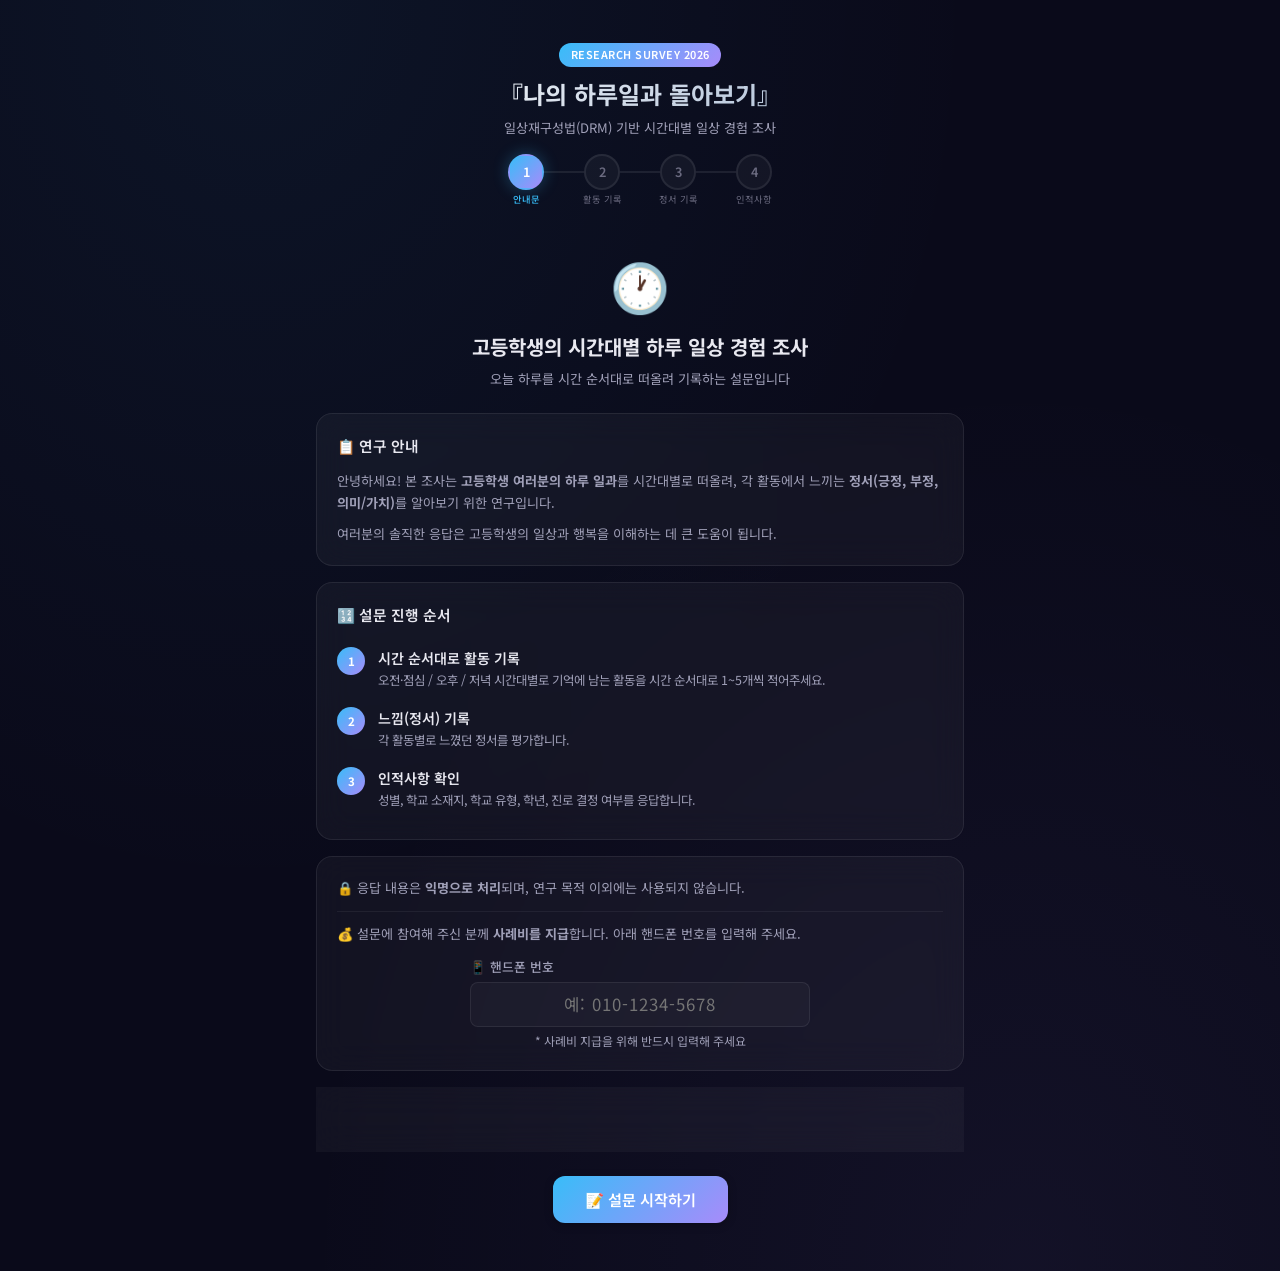
==== commit caf64ade: "feat: v6.1 설문 개선 — 시간대별 예시, 학교유형, 무슨시간 옵션, 일화 질문, 제출 대기 안내 - 오전/오후/저녁별 활동 일화 및 이유 placeholder 차별화 - " ====
--- a/index.html
+++ b/index.html
@@ -314,9 +314,7 @@
           <select class="form-select" id="schoolType" required>
             <option value="">선택해 주세요</option>
             <option value="일반계고">일반계고</option>
-            <option value="특성화고">특성화고</option>
-            <option value="종합고">종합고</option>
-            <option value="특목고">특목고</option>
+            <option value="특성화고">특성화고(경영고, 공고, 과학기술고, 농고 등)</option>
             <option value="기타">기타</option>
           </select>
         </div>
@@ -345,6 +343,9 @@
         </div>
       </div>
 
+      <p style="text-align:center; font-size:0.82rem; color:var(--accent-warning, #f0ad4e); margin-top:1rem; font-weight:600;">
+        ⏳ 설문완료 선택 후 '응답이 성공적으로 제출되었습니다. 감사합니다!'가 나올때까지 5초만 기다려주세요
+      </p>
       <div class="nav-buttons">
         <button class="btn btn-secondary" id="backToEmotionBtn" type="button">← 이전</button>
         <button class="btn btn-primary" id="completeBtn" type="button">✅ 설문 완료</button>
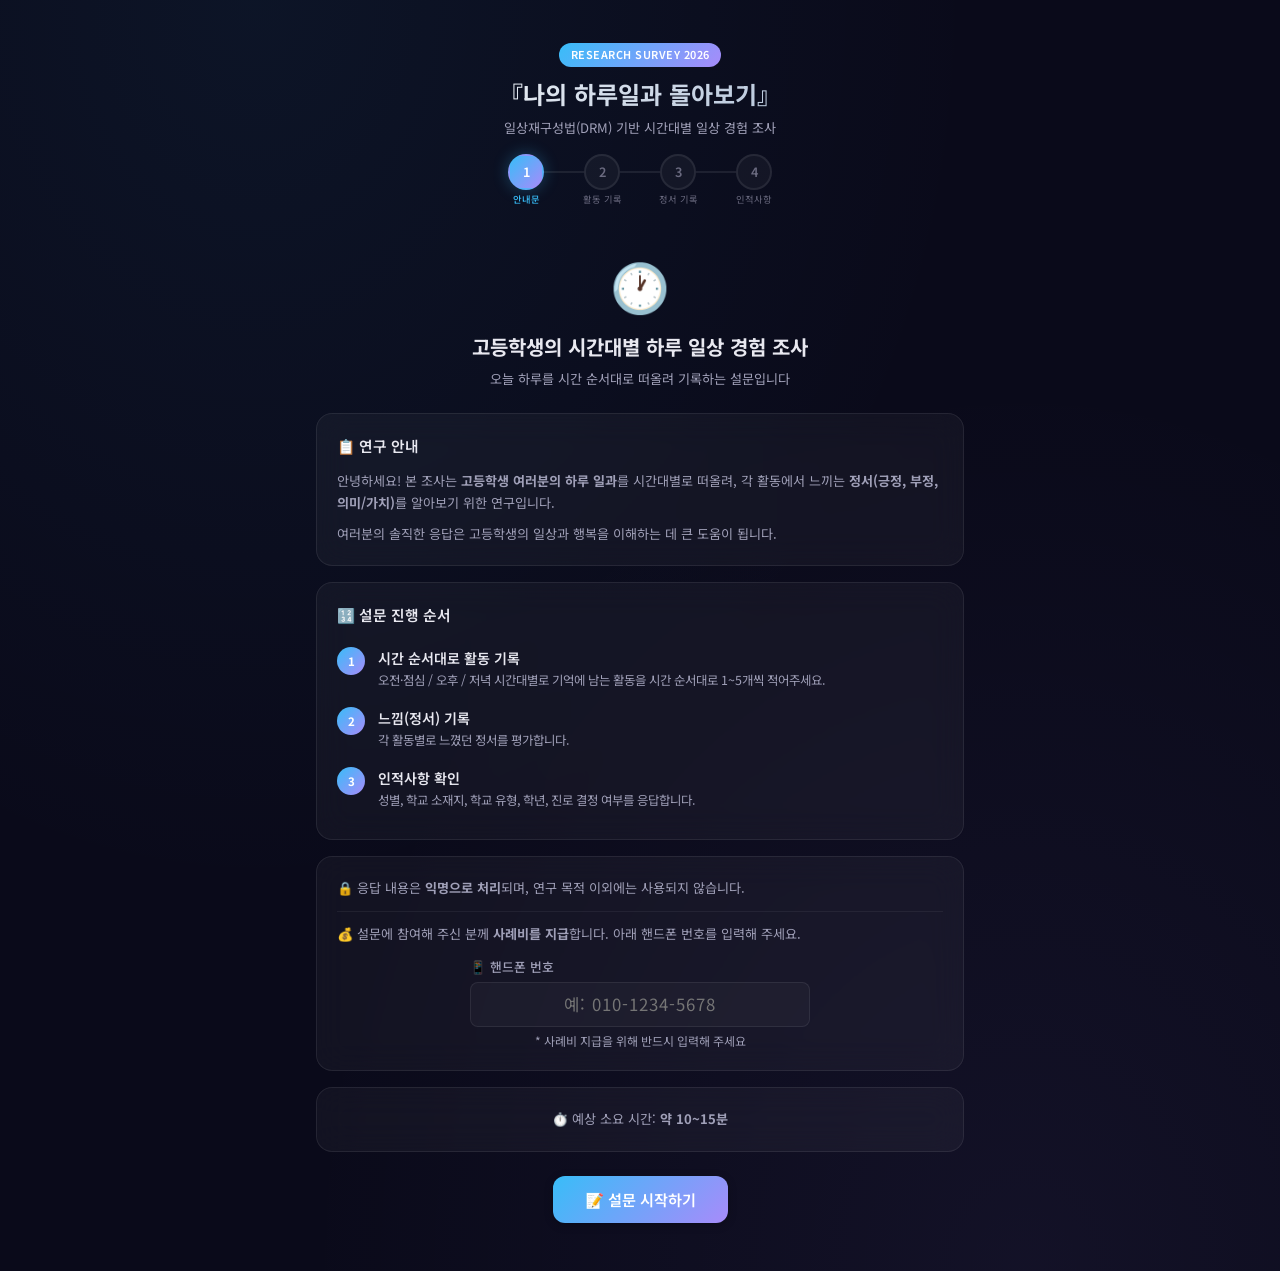
==== commit b506c4ed: "feat: v6.2 블록별 순차 네비게이션, 정서 블록 뷰, 탭 제한, 전문교과 과목이동, CSS 보완" ====
--- a/index.html
+++ b/index.html
@@ -188,6 +188,10 @@
         <div class="activity-actions">
           <button class="add-activity-btn" id="addMorningBtn" type="button">＋ 활동 추가</button>
         </div>
+        <div class="nav-buttons">
+          <button class="btn btn-secondary" id="morningBackBtn" type="button">← 이전</button>
+          <button class="btn btn-primary" id="morningNextBlockBtn" type="button">다음: 오후 활동 기록 →</button>
+        </div>
       </div>
 
       <!-- Afternoon block -->
@@ -206,6 +210,10 @@
         <div class="activity-actions">
           <button class="add-activity-btn" id="addAfternoonBtn" type="button">＋ 활동 추가</button>
         </div>
+        <div class="nav-buttons">
+          <button class="btn btn-secondary" id="afternoonBackBtn" type="button">← 오전·점심으로</button>
+          <button class="btn btn-primary" id="afternoonNextBlockBtn" type="button">다음: 저녁 활동 기록 →</button>
+        </div>
       </div>
 
       <!-- Evening block -->
@@ -224,12 +232,12 @@
         <div class="activity-actions">
           <button class="add-activity-btn" id="addEveningBtn" type="button">＋ 활동 추가</button>
         </div>
-      </div>
-
-      <div class="nav-buttons">
-        <button class="btn btn-secondary" id="backToIntroBtn" type="button">← 이전</button>
-        <button class="btn btn-primary" id="toEmotionBtn" type="button">다음: 정서 기록 →</button>
-      </div>
+        <div class="nav-buttons">
+          <button class="btn btn-secondary" id="eveningBackBtn" type="button">← 오후로</button>
+          <button class="btn btn-primary" id="eveningNextBlockBtn" type="button">다음: 정서 기록 →</button>
+        </div>
+      </div>
+
     </section>
 
     <!-- ============================================================
@@ -242,6 +250,9 @@
         앞서 기록한 활동들에 대해 그때 느꼈던 <strong>정서(감정)</strong>를 1~7점으로 평가합니다.
       </p>
 
+      <!-- Emotion block header (dynamically updated) -->
+      <div id="emotionBlockHeader" class="emotion-block-header-container"></div>
+
       <!-- Emotion activity navigation -->
       <div class="activity-nav-bar" id="emotionNavBar">
         <button class="activity-nav-btn" id="emotionPrevBtn" type="button">← 이전 활동</button>
@@ -254,8 +265,8 @@
       </div>
 
       <div class="nav-buttons">
-        <button class="btn btn-secondary" id="backToActivitiesBtn" type="button">← 이전</button>
-        <button class="btn btn-primary" id="toDemoBtn" type="button">다음: 인적사항 →</button>
+        <button class="btn btn-secondary" id="emotionBackBlockBtn" type="button">← 활동 기록으로</button>
+        <button class="btn btn-primary" id="emotionNextBlockBtn" type="button">다음: 인적사항 →</button>
       </div>
     </section>
 
@@ -366,6 +377,11 @@
           <div class="submit-status__spinner"></div>
           <span class="submit-status__text">응답을 제출하고 있습니다...</span>
         </div>
+        <div id="completionMessage" class="completion-message" style="display:none;">
+          <p style="margin-top:1.5rem; font-size:0.88rem; color:var(--text-secondary);">
+            브라우저를 닫으셔도 됩니다. 감사합니다! 🙏
+          </p>
+        </div>
       </div>
     </section>
 
--- a/css/style.css
+++ b/css/style.css
@@ -1155,6 +1155,65 @@
   box-shadow: var(--shadow-md);
 }
 
+/* --- Tab Disabled State --- */
+.time-tab.tab-disabled {
+  opacity: 0.35;
+  cursor: not-allowed;
+  pointer-events: none;
+}
+
+.time-tab.tab-disabled:hover {
+  background: transparent;
+  color: var(--text-muted);
+}
+
+/* --- Emotion Block Header --- */
+.emotion-block-header-container {
+  margin-bottom: 1rem;
+}
+
+.emotion-block-indicator {
+  display: inline-flex;
+  align-items: center;
+  gap: 0.4rem;
+  font-size: 0.88rem;
+  font-weight: 600;
+  padding: 0.5rem 1rem;
+  border-radius: var(--radius-md);
+  width: 100%;
+  justify-content: center;
+}
+
+.emotion-block-indicator--morning {
+  background: var(--color-morning-bg);
+  color: var(--color-morning);
+  border: 1px solid var(--color-morning-border);
+}
+
+.emotion-block-indicator--afternoon {
+  background: var(--color-afternoon-bg);
+  color: var(--color-afternoon);
+  border: 1px solid var(--color-afternoon-border);
+}
+
+.emotion-block-indicator--evening {
+  background: var(--color-evening-bg);
+  color: var(--color-evening);
+  border: 1px solid var(--color-evening-border);
+}
+
+.emotion-block-step {
+  font-size: 0.72rem;
+  font-weight: 400;
+  margin-left: 0.4rem;
+  opacity: 0.7;
+}
+
+/* --- Completion Message --- */
+.completion-message {
+  animation: fadeSlideIn 0.45s ease;
+}
+
 /* --- Summary Card (emotion page) --- */
 .summary-card {
   background: var(--bg-card);
